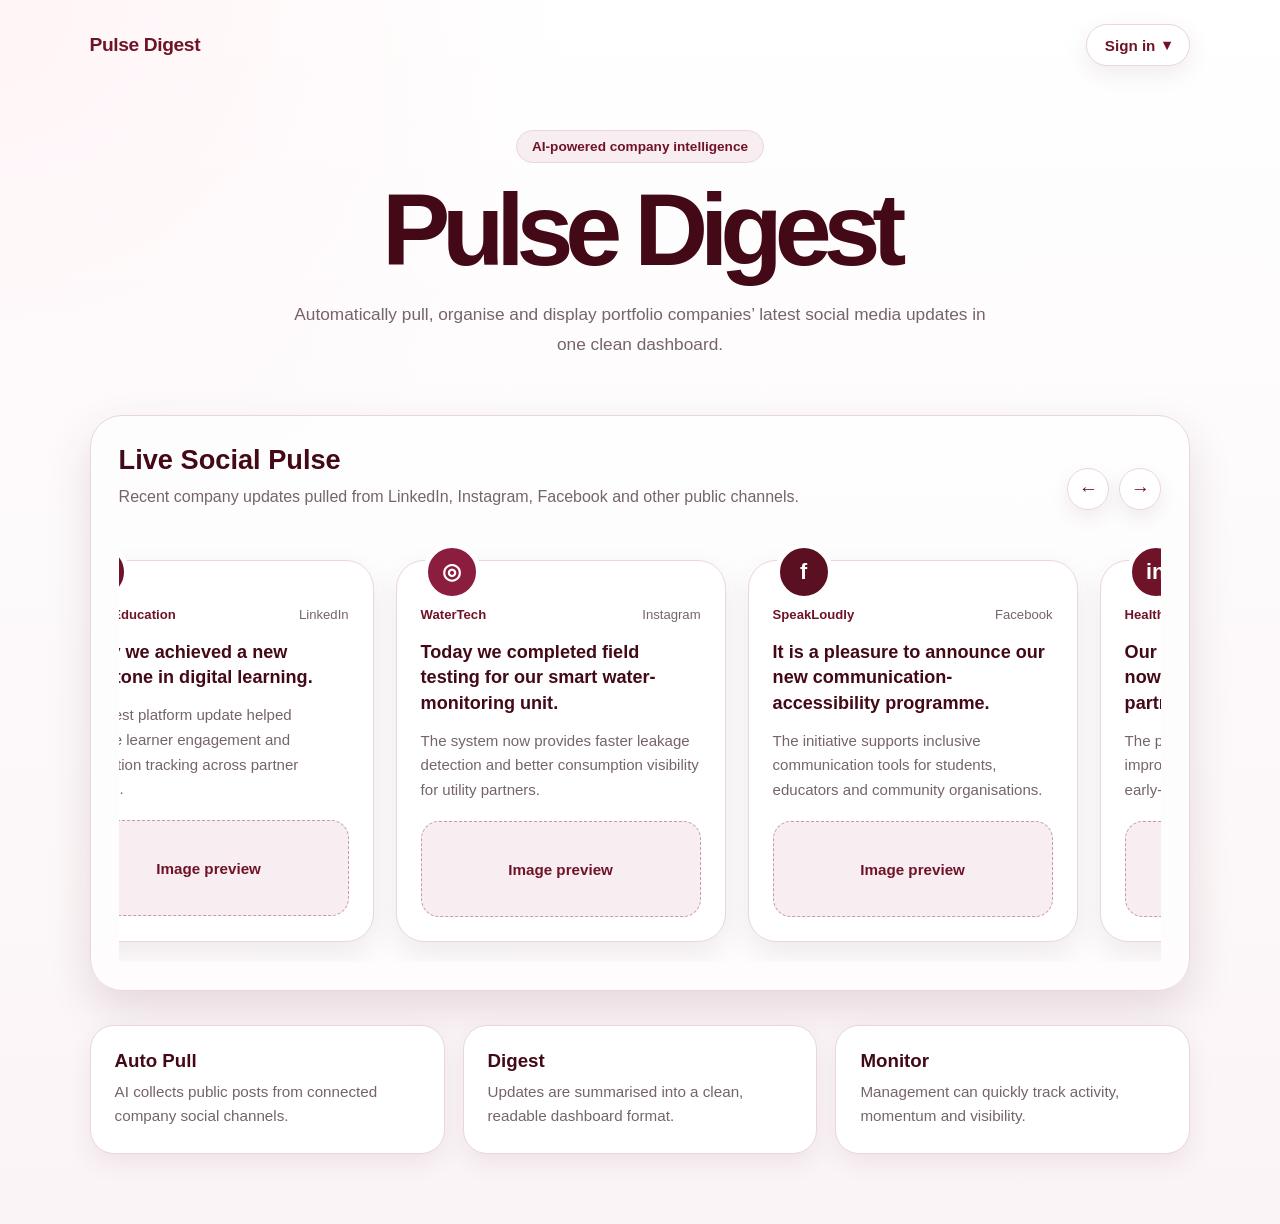
==== index.html @ 5feac666 "initial commit" ====
<!DOCTYPE html>
<html lang="en">
<head>
  <meta charset="UTF-8" />
  <meta name="viewport" content="width=device-width, initial-scale=1.0" />
  <title>Pulse Digest</title>
  <link rel="stylesheet" href="style.css" />
</head>
<body>
  <header class="site-header">
    <div class="logo">Pulse Digest</div>

    <div class="signin-wrapper">
      <button class="signin-btn" id="signinBtn">
        Sign in
        <span>▾</span>
      </button>

      <div class="signin-menu" id="signinMenu">
        <a href="founder-login.html">Founder Profile</a>
        <a href="management-login.html">Management Profile</a>
      </div>
    </div>
  </header>

  <main>
    <section class="hero">
      <p class="eyebrow">AI-powered company intelligence</p>
      <h1>Pulse Digest</h1>
      <p class="hero-text">
        Automatically pull, organise and display portfolio companies’ latest social media updates in one clean dashboard.
      </p>
    </section>

    <section class="digest-section">
      <div class="section-header">
        <div>
          <h2>Live Social Pulse</h2>
          <p>Recent company updates pulled from LinkedIn, Instagram, Facebook and other public channels.</p>
        </div>

        <div class="scroll-controls">
          <button id="scrollLeft" aria-label="Scroll left">←</button>
          <button id="scrollRight" aria-label="Scroll right">→</button>
        </div>
      </div>

      <div class="post-carousel" id="postCarousel">
        <article class="post-card">
          <div class="platform-badge linkedin">in</div>
          <div class="post-meta">
            <span class="category">Digital Education</span>
            <span>LinkedIn</span>
          </div>
          <h3>Today we achieved a new milestone in digital learning.</h3>
          <p>
            Our latest platform update helped improve learner engagement and completion tracking across partner schools.
          </p>
          <div class="post-image">Image preview</div>
        </article>

        <article class="post-card">
          <div class="platform-badge instagram">◎</div>
          <div class="post-meta">
            <span class="category">WaterTech</span>
            <span>Instagram</span>
          </div>
          <h3>Today we completed field testing for our smart water-monitoring unit.</h3>
          <p>
            The system now provides faster leakage detection and better consumption visibility for utility partners.
          </p>
          <div class="post-image">Image preview</div>
        </article>

        <article class="post-card">
          <div class="platform-badge facebook">f</div>
          <div class="post-meta">
            <span class="category">SpeakLoudly</span>
            <span>Facebook</span>
          </div>
          <h3>It is a pleasure to announce our new communication-accessibility programme.</h3>
          <p>
            The initiative supports inclusive communication tools for students, educators and community organisations.
          </p>
          <div class="post-image">Image preview</div>
        </article>

        <article class="post-card">
          <div class="platform-badge linkedin">in</div>
          <div class="post-meta">
            <span class="category">HealthAI</span>
            <span>LinkedIn</span>
          </div>
          <h3>Our AI screening dashboard is now being piloted with clinical partners.</h3>
          <p>
            The pilot focuses on faster reporting, improved workflow visibility and better early-stage decision support.
          </p>
          <div class="post-image">Image preview</div>
        </article>

        <article class="post-card">
          <div class="platform-badge instagram">◎</div>
          <div class="post-meta">
            <span class="category">GreenBuild</span>
            <span>Instagram</span>
          </div>
          <h3>We showcased our low-carbon construction material prototype.</h3>
          <p>
            The product aims to reduce material waste while supporting more sustainable building practices.
          </p>
          <div class="post-image">Image preview</div>
        </article>
      </div>
    </section>

    <section class="info-section">
      <div class="info-card">
        <h3>Auto Pull</h3>
        <p>AI collects public posts from connected company social channels.</p>
      </div>

      <div class="info-card">
        <h3>Digest</h3>
        <p>Updates are summarised into a clean, readable dashboard format.</p>
      </div>

      <div class="info-card">
        <h3>Monitor</h3>
        <p>Management can quickly track activity, momentum and visibility.</p>
      </div>
    </section>
  </main>

  <script src="script.js"></script>
</body>
</html>
---- style.css ----
:root {
  --maroon: #6f1428;
  --maroon-dark: #430916;
  --maroon-soft: #f8edf0;
  --text: #24191c;
  --muted: #75646a;
  --white: #ffffff;
  --border: #ead6dc;
  --shadow: 0 18px 45px rgba(67, 9, 22, 0.12);
}

* {
  box-sizing: border-box;
  margin: 0;
  padding: 0;
}

body {
  font-family: Arial, Helvetica, sans-serif;
  background:
    radial-gradient(circle at top left, #fff4f6 0, transparent 32%),
    linear-gradient(180deg, #ffffff 0%, #fbf4f6 100%);
  color: var(--text);
  min-height: 100vh;
}

.site-header {
  width: 100%;
  padding: 24px 7%;
  display: flex;
  align-items: center;
  justify-content: space-between;
}

.logo {
  font-size: 1.2rem;
  font-weight: 700;
  color: var(--maroon);
  letter-spacing: -0.02em;
}

.signin-wrapper {
  position: relative;
}

.signin-btn {
  border: 1px solid var(--border);
  background: var(--white);
  color: var(--maroon);
  padding: 11px 18px;
  border-radius: 999px;
  font-size: 0.95rem;
  font-weight: 600;
  cursor: pointer;
  box-shadow: 0 8px 24px rgba(67, 9, 22, 0.08);
  display: flex;
  align-items: center;
  gap: 8px;
}

.signin-btn:hover {
  background: var(--maroon-soft);
}

.signin-menu {
  position: absolute;
  right: 0;
  top: 52px;
  width: 210px;
  background: var(--white);
  border: 1px solid var(--border);
  border-radius: 18px;
  box-shadow: var(--shadow);
  padding: 8px;
  display: none;
  z-index: 10;
}

.signin-menu.active {
  display: block;
}

.signin-menu a {
  display: block;
  text-decoration: none;
  color: var(--text);
  padding: 13px 14px;
  border-radius: 12px;
  font-size: 0.95rem;
}

.signin-menu a:hover {
  background: var(--maroon-soft);
  color: var(--maroon);
}

.hero {
  text-align: center;
  max-width: 760px;
  margin: 40px auto 56px;
  padding: 0 20px;
}

.eyebrow {
  display: inline-block;
  color: var(--maroon);
  background: var(--maroon-soft);
  border: 1px solid var(--border);
  border-radius: 999px;
  padding: 8px 15px;
  font-size: 0.85rem;
  font-weight: 700;
  margin-bottom: 18px;
}

.hero h1 {
  font-size: clamp(3rem, 8vw, 6.4rem);
  line-height: 0.95;
  color: var(--maroon-dark);
  letter-spacing: -0.08em;
  margin-bottom: 22px;
}

.hero-text {
  color: var(--muted);
  font-size: 1.08rem;
  line-height: 1.7;
}

.digest-section {
  width: 86%;
  margin: 0 auto;
  background: rgba(255, 255, 255, 0.72);
  border: 1px solid var(--border);
  border-radius: 32px;
  padding: 28px;
  box-shadow: var(--shadow);
  overflow: hidden;
}

.section-header {
  display: flex;
  justify-content: space-between;
  align-items: flex-end;
  gap: 20px;
  margin-bottom: 10px;
}

.section-header h2 {
  color: var(--maroon-dark);
  font-size: 1.7rem;
  margin-bottom: 8px;
}

.section-header p {
  color: var(--muted);
  line-height: 1.6;
}

.scroll-controls {
  display: flex;
  gap: 10px;
}

.scroll-controls button {
  width: 42px;
  height: 42px;
  border: 1px solid var(--border);
  background: var(--white);
  color: var(--maroon);
  border-radius: 50%;
  cursor: pointer;
  font-size: 1.2rem;
  box-shadow: 0 8px 20px rgba(67, 9, 22, 0.08);
}

.scroll-controls button:hover {
  background: var(--maroon);
  color: var(--white);
}

.post-carousel {
  display: flex;
  gap: 22px;
  overflow-x: auto;
  overflow-y: visible;
  scroll-behavior: smooth;
  padding: 40px 4px 20px;
  scrollbar-width: thin;
  scrollbar-color: var(--maroon) var(--maroon-soft);
}

.post-carousel::-webkit-scrollbar {
  height: 8px;
}

.post-carousel::-webkit-scrollbar-track {
  background: var(--maroon-soft);
  border-radius: 999px;
}

.post-carousel::-webkit-scrollbar-thumb {
  background: var(--maroon);
  border-radius: 999px;
}

.post-card {
  min-width: 330px;
  max-width: 330px;
  background: var(--white);
  border: 1px solid var(--border);
  border-radius: 28px;
  padding: 24px;
  position: relative;
  box-shadow: 0 12px 30px rgba(67, 9, 22, 0.08);
  transition: transform 0.25s ease, box-shadow 0.25s ease;
}

.post-card:hover {
  transform: translateY(-6px);
  box-shadow: 0 18px 38px rgba(67, 9, 22, 0.14);
}

.platform-badge {
  position: absolute;
  top: -18px;
  left: 26px;
  width: 58px;
  height: 58px;
  border-radius: 50%;
  background: var(--maroon);
  color: var(--white);
  display: grid;
  place-items: center;
  font-size: 1.35rem;
  font-weight: 800;
  border: 5px solid #fff;
  z-index: 2;
}

.platform-badge.instagram {
  background: #8b1e3f;
}

.platform-badge.facebook {
  background: #5b1022;
}

.post-meta {
  display: flex;
  justify-content: space-between;
  gap: 12px;
  color: var(--muted);
  font-size: 0.82rem;
  margin: 22px 0 18px;
}

.category {
  color: var(--maroon);
  font-weight: 700;
}

.post-card h3 {
  color: var(--maroon-dark);
  font-size: 1.13rem;
  line-height: 1.42;
  margin-bottom: 12px;
}

.post-card p {
  color: var(--muted);
  font-size: 0.94rem;
  line-height: 1.65;
  margin-bottom: 18px;
}

.post-image {
  height: 96px;
  border: 1px dashed #c99aa8;
  border-radius: 18px;
  background: var(--maroon-soft);
  color: var(--maroon);
  display: grid;
  place-items: center;
  font-weight: 700;
  font-size: 0.95rem;
}

.info-section {
  width: 86%;
  margin: 34px auto 70px;
  display: grid;
  grid-template-columns: repeat(3, 1fr);
  gap: 18px;
}

.info-card {
  background: var(--white);
  border: 1px solid var(--border);
  border-radius: 24px;
  padding: 24px;
  box-shadow: 0 10px 26px rgba(67, 9, 22, 0.07);
}

.info-card h3 {
  color: var(--maroon-dark);
  margin-bottom: 8px;
}

.info-card p {
  color: var(--muted);
  line-height: 1.6;
  font-size: 0.95rem;
}

@media (max-width: 850px) {
  .site-header {
    padding: 20px 5%;
  }

  .digest-section,
  .info-section {
    width: 92%;
  }

  .section-header {
    align-items: flex-start;
    flex-direction: column;
  }

  .info-section {
    grid-template-columns: 1fr;
  }

  .post-card {
    min-width: 285px;
    max-width: 285px;
  }
}
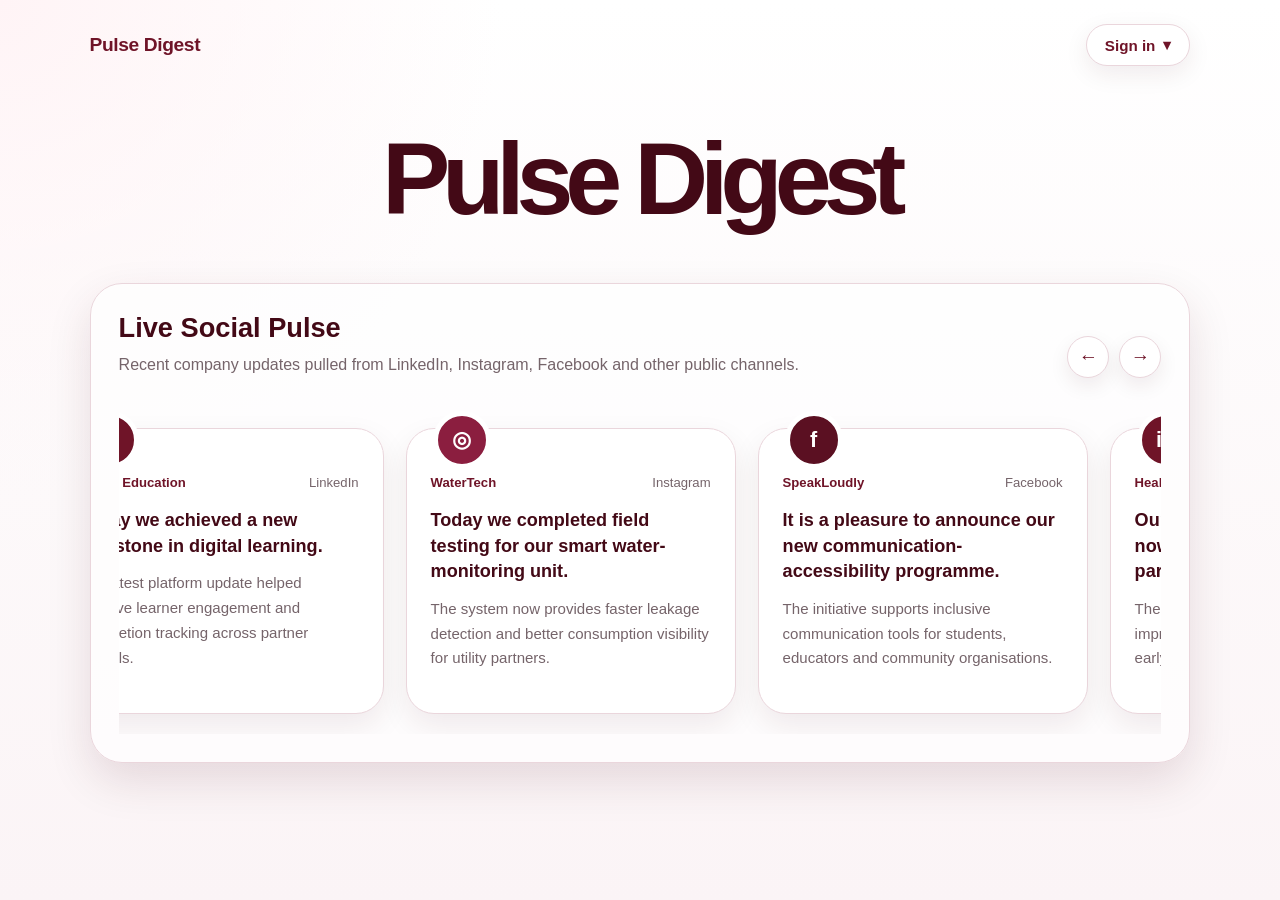
==== commit 7ee7cd4d: "update" ====
--- a/index.html
+++ b/index.html
@@ -25,11 +25,7 @@
 
   <main>
     <section class="hero">
-      <p class="eyebrow">AI-powered company intelligence</p>
       <h1>Pulse Digest</h1>
-      <p class="hero-text">
-        Automatically pull, organise and display portfolio companies’ latest social media updates in one clean dashboard.
-      </p>
     </section>
 
     <section class="digest-section">
@@ -56,7 +52,6 @@
           <p>
             Our latest platform update helped improve learner engagement and completion tracking across partner schools.
           </p>
-          <div class="post-image">Image preview</div>
         </article>
 
         <article class="post-card">
@@ -69,7 +64,6 @@
           <p>
             The system now provides faster leakage detection and better consumption visibility for utility partners.
           </p>
-          <div class="post-image">Image preview</div>
         </article>
 
         <article class="post-card">
@@ -82,7 +76,6 @@
           <p>
             The initiative supports inclusive communication tools for students, educators and community organisations.
           </p>
-          <div class="post-image">Image preview</div>
         </article>
 
         <article class="post-card">
@@ -95,7 +88,6 @@
           <p>
             The pilot focuses on faster reporting, improved workflow visibility and better early-stage decision support.
           </p>
-          <div class="post-image">Image preview</div>
         </article>
 
         <article class="post-card">
@@ -108,25 +100,7 @@
           <p>
             The product aims to reduce material waste while supporting more sustainable building practices.
           </p>
-          <div class="post-image">Image preview</div>
         </article>
-      </div>
-    </section>
-
-    <section class="info-section">
-      <div class="info-card">
-        <h3>Auto Pull</h3>
-        <p>AI collects public posts from connected company social channels.</p>
-      </div>
-
-      <div class="info-card">
-        <h3>Digest</h3>
-        <p>Updates are summarised into a clean, readable dashboard format.</p>
-      </div>
-
-      <div class="info-card">
-        <h3>Monitor</h3>
-        <p>Management can quickly track activity, momentum and visibility.</p>
       </div>
     </section>
   </main>
--- a/style.css
+++ b/style.css
@@ -274,52 +274,12 @@
   margin-bottom: 18px;
 }
 
-.post-image {
-  height: 96px;
-  border: 1px dashed #c99aa8;
-  border-radius: 18px;
-  background: var(--maroon-soft);
-  color: var(--maroon);
-  display: grid;
-  place-items: center;
-  font-weight: 700;
-  font-size: 0.95rem;
-}
-
-.info-section {
-  width: 86%;
-  margin: 34px auto 70px;
-  display: grid;
-  grid-template-columns: repeat(3, 1fr);
-  gap: 18px;
-}
-
-.info-card {
-  background: var(--white);
-  border: 1px solid var(--border);
-  border-radius: 24px;
-  padding: 24px;
-  box-shadow: 0 10px 26px rgba(67, 9, 22, 0.07);
-}
-
-.info-card h3 {
-  color: var(--maroon-dark);
-  margin-bottom: 8px;
-}
-
-.info-card p {
-  color: var(--muted);
-  line-height: 1.6;
-  font-size: 0.95rem;
-}
-
 @media (max-width: 850px) {
   .site-header {
     padding: 20px 5%;
   }
 
-  .digest-section,
-  .info-section {
+  .digest-section {
     width: 92%;
   }
 
